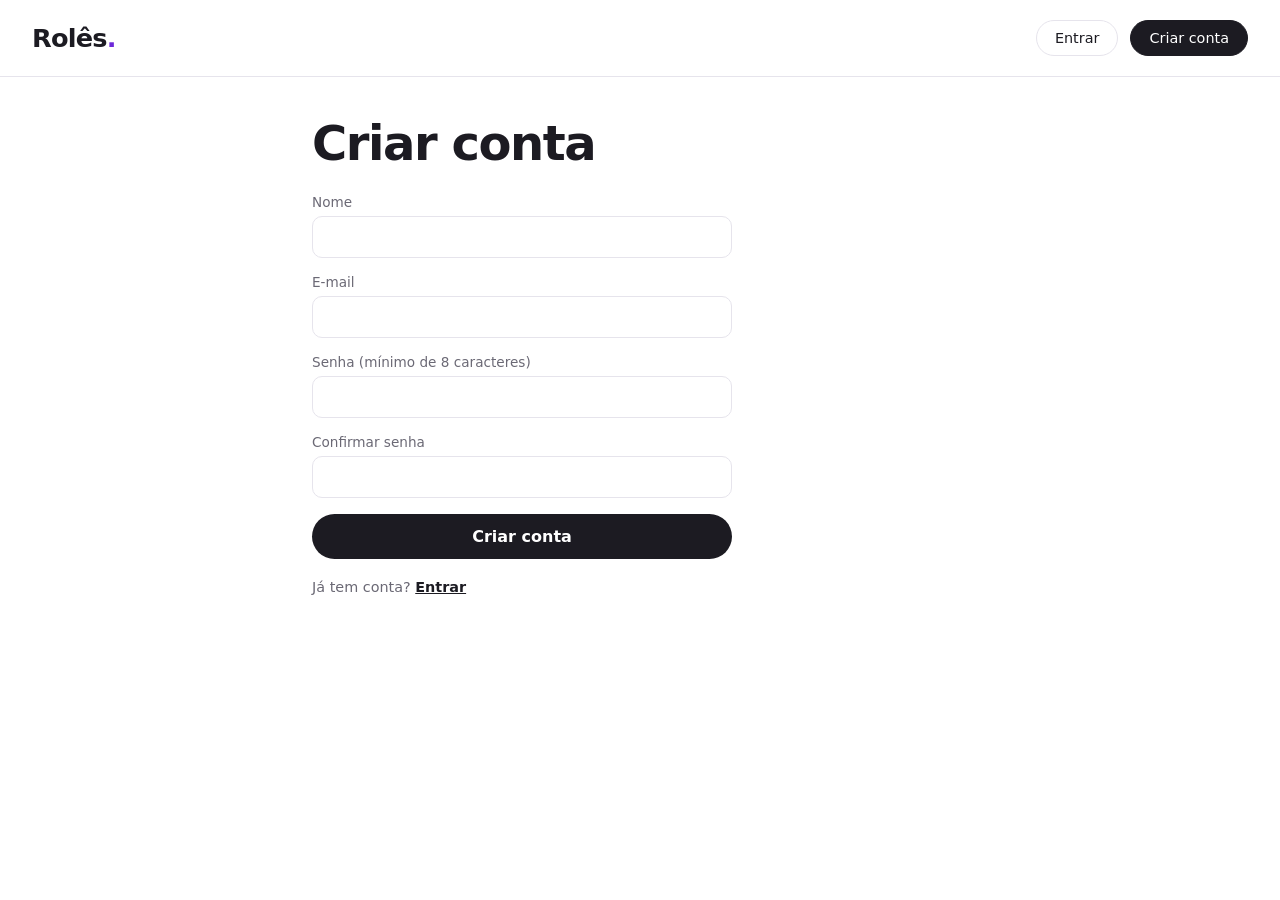
==== Roles.Web/cadastro.html @ ec309425 "Front: login, cadastro, sessão e menu conforme o usuário" ====
<!DOCTYPE html>
<html lang="pt-BR">
<head>
  <meta charset="UTF-8">
  <meta name="viewport" content="width=device-width, initial-scale=1">
  <title>Criar conta · Rolês</title>
  <link rel="stylesheet" href="css/style.css">
  <link rel="stylesheet" href="css/formulario.css">
</head>
<body>
  <header class="topo">
    <a class="logo" href="index.html">Rolês<span class="ponto">.</span></a>
    <nav id="menu" class="menu"></nav>
  </header>

  <main class="conteudo estreito">
    <h1 class="titulo">Criar conta</h1>

    <form id="form-cadastro" class="form-auth" novalidate>
      <label class="campo-form">
        <span>Nome</span>
        <input type="text" name="nome" required minlength="2" maxlength="100" autocomplete="name">
      </label>

      <label class="campo-form">
        <span>E-mail</span>
        <input type="email" name="email" required maxlength="200" autocomplete="email">
      </label>

      <label class="campo-form">
        <span>Senha (mínimo de 8 caracteres)</span>
        <input type="password" name="senha" required minlength="8" maxlength="72" autocomplete="new-password">
      </label>

      <label class="campo-form">
        <span>Confirmar senha</span>
        <input type="password" name="confirmar" required minlength="8" maxlength="72" autocomplete="new-password">
      </label>

      <div id="erros" class="erros" role="alert" hidden></div>

      <button id="botao-cadastrar" class="botao" type="submit">Criar conta</button>

      <p class="alternativa">Já tem conta? <a href="login.html">Entrar</a></p>
    </form>
  </main>

  <script type="module" src="js/menu.js"></script>
  <script type="module" src="js/cadastro.js"></script>
</body>
</html>
---- Roles.Web/css/style.css ----
:root {
  --ink: #1c1b22;
  --muted: #6b6975;
  --accent: #6d28d9;
  --border: #e6e4ec;
  --bg: #ffffff;
}

* {
  box-sizing: border-box;
}

body {
  margin: 0;
  font-family: system-ui, -apple-system, "Segoe UI", sans-serif;
  color: var(--ink);
  background: var(--bg);
}

a {
  color: inherit;
  text-decoration: none;
}

.topo {
  padding: 20px 32px;
  border-bottom: 1px solid var(--border);
}

.logo {
  font-size: 1.6rem;
  font-weight: 700;
  letter-spacing: -0.03em;
}

.ponto {
  color: var(--accent);
}

.conteudo {
  max-width: 1100px;
  margin: 0 auto;
  padding: 40px 32px 80px;
}

.titulo {
  margin: 0 0 24px;
  font-size: clamp(2rem, 4vw, 3rem);
  letter-spacing: -0.03em;
  line-height: 1.1;
}

/* Filtros */
.filtros {
  display: flex;
  flex-wrap: wrap;
  align-items: flex-end;
  gap: 16px 24px;
  margin-bottom: 24px;
}

.campo {
  display: flex;
  flex-direction: column;
  gap: 6px;
  font-size: 0.8rem;
  color: var(--muted);
}

.campo select {
  min-width: 220px;
  padding: 10px 12px;
  font: inherit;
  font-size: 0.95rem;
  color: var(--ink);
  background: var(--bg);
  border: 1px solid var(--border);
  border-radius: 10px;
}

.chips {
  display: flex;
  flex-wrap: wrap;
  gap: 8px;
}

.chip {
  padding: 9px 16px;
  font: inherit;
  font-size: 0.9rem;
  color: var(--ink);
  background: var(--bg);
  border: 1px solid var(--border);
  border-radius: 999px;
  cursor: pointer;
}

.chip:hover {
  border-color: var(--ink);
}

.chip.ativo {
  color: #fff;
  background: var(--ink);
  border-color: var(--ink);
}

.status {
  margin: 0 0 20px;
  font-size: 0.9rem;
  color: var(--muted);
}

/* Cards */
.grade {
  display: grid;
  grid-template-columns: repeat(auto-fill, minmax(260px, 1fr));
  gap: 32px 24px;
  padding: 0;
  margin: 0;
  list-style: none;
}

.capa {
  display: flex;
  align-items: center;
  justify-content: center;
  aspect-ratio: 4 / 3;
  margin-bottom: 12px;
  overflow: hidden;
  background: linear-gradient(135deg, #1c1b22, #4c1d95);
  border-radius: 16px;
}

.capa img {
  width: 100%;
  height: 100%;
  object-fit: cover;
}

.capa-inicial {
  font-size: 3rem;
  font-weight: 700;
  color: rgba(255, 255, 255, 0.85);
}

.card:hover .capa {
  opacity: 0.92;
}

.meta {
  margin: 0 0 4px;
  font-size: 0.8rem;
  color: var(--muted);
}

.card h3 {
  margin: 0 0 4px;
  font-size: 1.1rem;
  letter-spacing: -0.01em;
}

.local {
  margin: 0;
  font-size: 0.9rem;
  color: var(--muted);
}


/* Menu do topo e botão principal */
.topo {
  display: flex;
  align-items: center;
  justify-content: space-between;
}

.nav-link {
  padding: 9px 18px;
  font-size: 0.9rem;
  border: 1px solid var(--border);
  border-radius: 999px;
}

.nav-link:hover {
  border-color: var(--ink);
}

.botao {
  padding: 13px 28px;
  font: inherit;
  font-weight: 600;
  color: #fff;
  background: var(--ink);
  border: 0;
  border-radius: 999px;
  cursor: pointer;
}

.botao:hover {
  background: var(--accent);
}

.botao:disabled {
  opacity: 0.6;
  cursor: wait;
}


/* Menu do topo (muda conforme a sessão) */
.menu {
  display: flex;
  align-items: center;
  gap: 12px;
}

.ola {
  font-size: 0.9rem;
  color: var(--muted);
}

button.nav-link {
  font: inherit;
  font-size: 0.9rem;
  color: var(--ink);
  background: var(--bg);
  cursor: pointer;
}

.nav-link.destaque {
  color: #fff;
  background: var(--ink);
  border-color: var(--ink);
}

.nav-link.destaque:hover {
  background: var(--accent);
  border-color: var(--accent);
}
---- Roles.Web/css/formulario.css ----
.conteudo.estreito {
  max-width: 720px;
}

.voltar {
  display: inline-block;
  margin-bottom: 24px;
  font-size: 0.9rem;
  color: var(--muted);
}

.voltar:hover {
  color: var(--ink);
}

fieldset {
  padding: 0;
  margin: 0 0 32px;
  border: 0;
}

legend {
  padding: 0 0 12px;
  margin-bottom: 16px;
  width: 100%;
  font-size: 0.8rem;
  font-weight: 600;
  letter-spacing: 0.06em;
  text-transform: uppercase;
  color: var(--muted);
  border-bottom: 1px solid var(--border);
}

.campo-form {
  display: flex;
  flex: 1;
  flex-direction: column;
  gap: 6px;
  margin-bottom: 16px;
  font-size: 0.85rem;
  color: var(--muted);
}

.campo-form.curto {
  flex: 0 0 100px;
}

.campo-form input,
.campo-form textarea {
  padding: 11px 12px;
  font: inherit;
  font-size: 0.95rem;
  color: var(--ink);
  background: var(--bg);
  border: 1px solid var(--border);
  border-radius: 10px;
}

.campo-form textarea {
  resize: vertical;
}

.campo-form input:focus,
.campo-form textarea:focus {
  outline: 2px solid var(--accent);
  outline-offset: 1px;
  border-color: transparent;
}

.linha {
  display: flex;
  gap: 16px;
}

.erros {
  padding: 14px 18px;
  margin-bottom: 20px;
  font-size: 0.9rem;
  color: #991b1b;
  background: #fef2f2;
  border: 1px solid #fecaca;
  border-radius: 10px;
}

.erros ul {
  padding-left: 18px;
  margin: 0;
}

@media (max-width: 600px) {
  .linha {
    flex-direction: column;
    gap: 0;
  }

  .campo-form.curto {
    flex: 1;
  }
}


/* Linhas de ingresso */
.ingresso-linha {
  display: grid;
  grid-template-columns: 2fr 1fr 1fr 1fr auto;
  gap: 12px;
  align-items: end;
  padding: 14px 14px 0;
  margin-bottom: 12px;
  border: 1px solid var(--border);
  border-radius: 12px;
}

.ingresso-linha .campo-form {
  margin-bottom: 14px;
}

.ingresso-linha select {
  padding: 11px 12px;
  font: inherit;
  font-size: 0.95rem;
  color: var(--ink);
  background: var(--bg);
  border: 1px solid var(--border);
  border-radius: 10px;
}

.ingresso-linha input:disabled {
  background: #f6f5f8;
}

.remover {
  align-self: end;
  width: 40px;
  height: 40px;
  margin-bottom: 14px;
  font-size: 1.3rem;
  line-height: 1;
  color: var(--muted);
  background: var(--bg);
  border: 1px solid var(--border);
  border-radius: 10px;
  cursor: pointer;
}

.remover:hover {
  color: #991b1b;
  border-color: #fecaca;
}

.botao-secundario {
  padding: 10px 18px;
  font: inherit;
  font-size: 0.9rem;
  color: var(--ink);
  background: var(--bg);
  border: 1px solid var(--border);
  border-radius: 999px;
  cursor: pointer;
}

.botao-secundario:hover {
  border-color: var(--ink);
}

.aviso {
  padding: 14px 18px;
  margin-bottom: 20px;
  font-size: 0.9rem;
  color: #854d0e;
  background: #fefce8;
  border: 1px solid #fde68a;
  border-radius: 10px;
}

.aviso p {
  margin: 0 0 8px;
}

.aviso ul {
  padding-left: 18px;
  margin: 0 0 8px;
}

.aviso a {
  font-weight: 600;
  text-decoration: underline;
}

@media (max-width: 600px) {
  .ingresso-linha {
    grid-template-columns: 1fr 1fr;
  }

  .ingresso-linha .campo-form:first-child {
    grid-column: 1 / -1;
  }

  .remover {
    grid-column: 1 / -1;
    width: 100%;
  }
}


/* Telas de login e cadastro */
.form-auth {
  max-width: 420px;
}

.form-auth .botao {
  width: 100%;
}

.alternativa {
  margin-top: 20px;
  font-size: 0.9rem;
  color: var(--muted);
}

.alternativa a {
  font-weight: 600;
  color: var(--ink);
  text-decoration: underline;
}
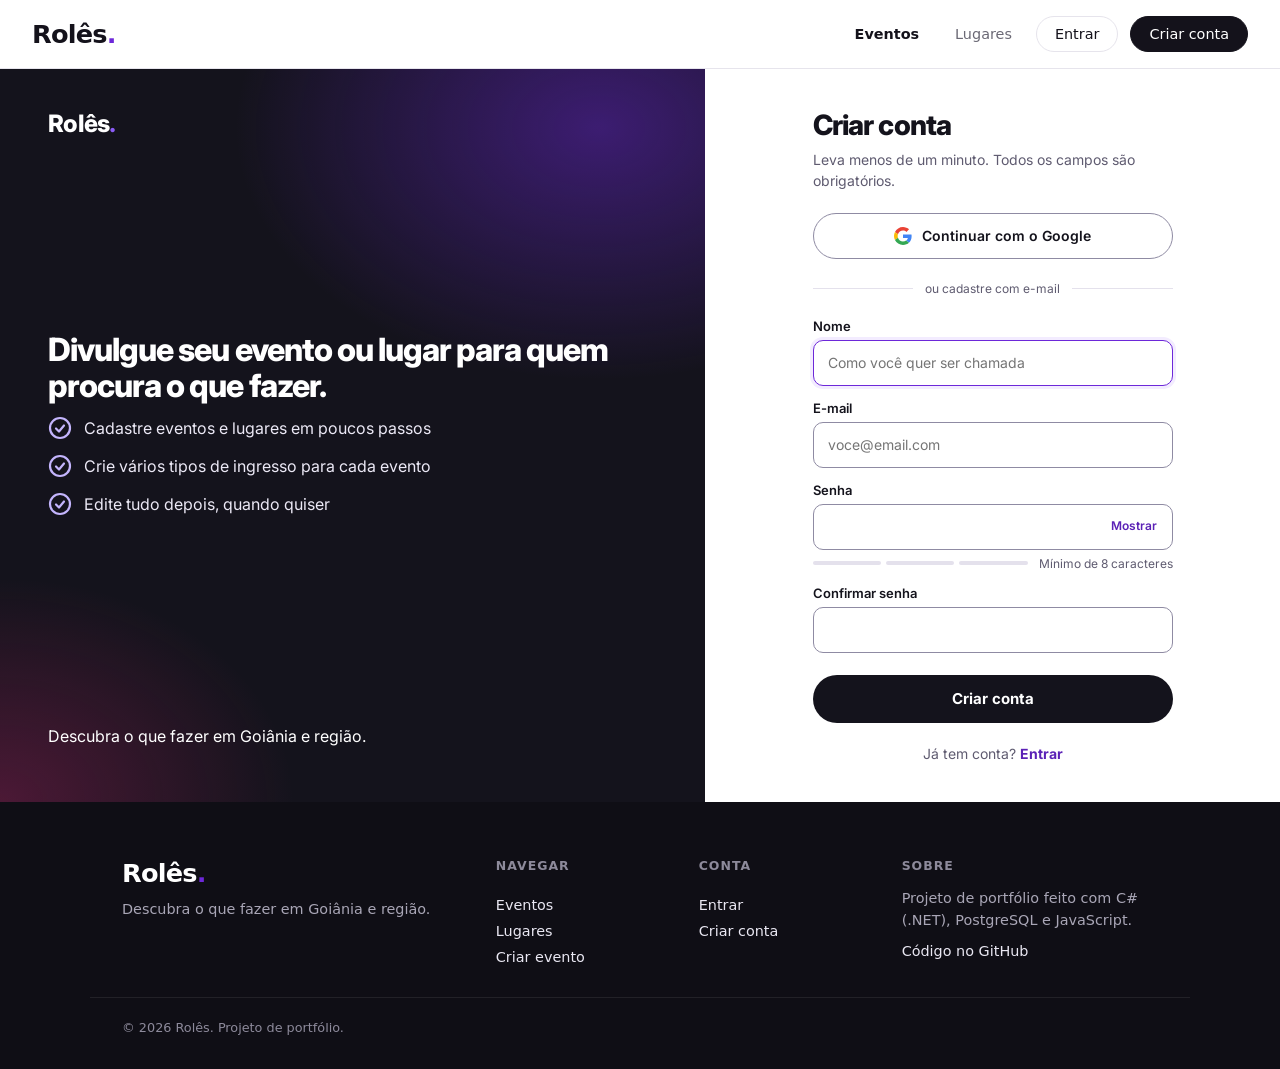
==== commit 76577634: "Nova tela de conta, login e cadastro redesenhados; remove arquivos sem uso" ====
--- a/Roles.Web/cadastro.html
+++ b/Roles.Web/cadastro.html
@@ -4,8 +4,10 @@
   <meta charset="UTF-8">
   <meta name="viewport" content="width=device-width, initial-scale=1">
   <title>Criar conta · Rolês</title>
+  <link rel="stylesheet" href="https://fonts.googleapis.com/css2?family=Inter:wght@400;500;600;700;800&display=swap">
   <link rel="stylesheet" href="css/style.css">
   <link rel="stylesheet" href="css/formulario.css">
+  <link rel="stylesheet" href="css/auth.css">
 </head>
 <body>
   <header class="topo">
@@ -13,36 +15,90 @@
     <nav id="menu" class="menu"></nav>
   </header>
 
-  <main class="conteudo estreito">
-    <h1 class="titulo">Criar conta</h1>
+  <main class="auth-pagina">
+    <aside class="auth-painel">
+      <a class="auth-logo" href="index.html">Rolês<span>.</span></a>
 
-    <form id="form-cadastro" class="form-auth" novalidate>
-      <label class="campo-form">
-        <span>Nome</span>
-        <input type="text" name="nome" required minlength="2" maxlength="100" autocomplete="name">
-      </label>
+      <div class="auth-painel-texto">
+        <p class="auth-destaque">Divulgue seu evento ou lugar para quem procura o que fazer.</p>
+        <ul class="auth-lista">
+          <li>
+            <svg viewBox="0 0 24 24" fill="none" stroke="currentColor" stroke-width="2.2" stroke-linecap="round" stroke-linejoin="round" aria-hidden="true"><circle cx="12" cy="12" r="10"/><path d="M8 12.5l3 3 5-6"/></svg>
+            Cadastre eventos e lugares em poucos passos
+          </li>
+          <li>
+            <svg viewBox="0 0 24 24" fill="none" stroke="currentColor" stroke-width="2.2" stroke-linecap="round" stroke-linejoin="round" aria-hidden="true"><circle cx="12" cy="12" r="10"/><path d="M8 12.5l3 3 5-6"/></svg>
+            Crie vários tipos de ingresso para cada evento
+          </li>
+          <li>
+            <svg viewBox="0 0 24 24" fill="none" stroke="currentColor" stroke-width="2.2" stroke-linecap="round" stroke-linejoin="round" aria-hidden="true"><circle cx="12" cy="12" r="10"/><path d="M8 12.5l3 3 5-6"/></svg>
+            Edite tudo depois, quando quiser
+          </li>
+        </ul>
+      </div>
 
-      <label class="campo-form">
-        <span>E-mail</span>
-        <input type="email" name="email" required maxlength="200" autocomplete="email">
-      </label>
+      <p class="auth-painel-nota">Descubra o que fazer em Goiânia e região.</p>
+    </aside>
 
-      <label class="campo-form">
-        <span>Senha (mínimo de 8 caracteres)</span>
-        <input type="password" name="senha" required minlength="8" maxlength="72" autocomplete="new-password">
-      </label>
+    <section class="auth-area">
+      <div class="auth-bloco">
+        <div class="auth-cab">
+          <h1>Criar conta</h1>
+          <p>Leva menos de um minuto. Todos os campos são obrigatórios.</p>
+        </div>
 
-      <label class="campo-form">
-        <span>Confirmar senha</span>
-        <input type="password" name="confirmar" required minlength="8" maxlength="72" autocomplete="new-password">
-      </label>
+        <button id="botao-google" class="auth-google" type="button">
+          <svg viewBox="0 0 48 48" aria-hidden="true">
+            <path fill="#EA4335" d="M24 9.5c3.54 0 6.71 1.22 9.21 3.6l6.85-6.85C35.9 2.38 30.47 0 24 0 14.62 0 6.51 5.38 2.56 13.22l7.98 6.19C12.43 13.72 17.74 9.5 24 9.5z"/>
+            <path fill="#4285F4" d="M46.98 24.55c0-1.57-.15-3.09-.38-4.55H24v9.02h12.94c-.58 2.96-2.26 5.48-4.78 7.18l7.73 6c4.51-4.18 7.09-10.36 7.09-17.65z"/>
+            <path fill="#FBBC05" d="M10.53 28.59c-.48-1.45-.76-2.99-.76-4.59s.27-3.14.76-4.59l-7.98-6.19C.92 16.46 0 20.12 0 24c0 3.88.92 7.54 2.56 10.78l7.97-6.19z"/>
+            <path fill="#34A853" d="M24 48c6.48 0 11.93-2.13 15.89-5.81l-7.73-6c-2.15 1.45-4.92 2.3-8.16 2.3-6.26 0-11.57-4.22-13.47-9.91l-7.98 6.19C6.51 42.62 14.62 48 24 48z"/>
+          </svg>
+          Continuar com o Google
+        </button>
 
-      <div id="erros" class="erros" role="alert" hidden></div>
+        <div class="auth-divisor">ou cadastre com e-mail</div>
 
-      <button id="botao-cadastrar" class="botao" type="submit">Criar conta</button>
+        <form id="form-cadastro" class="auth-form" novalidate>
+          <div class="auth-campos">
+            <div class="auth-campo">
+              <label for="nome">Nome</label>
+              <input id="nome" type="text" name="nome" required minlength="2" maxlength="100" autocomplete="name" placeholder="Como você quer ser chamada" autofocus>
+            </div>
 
-      <p class="alternativa">Já tem conta? <a href="login.html">Entrar</a></p>
-    </form>
+            <div class="auth-campo">
+              <label for="email">E-mail</label>
+              <input id="email" type="email" name="email" required maxlength="200" autocomplete="email" placeholder="voce@email.com">
+            </div>
+
+            <div class="auth-campo">
+              <label for="senha">Senha</label>
+              <div class="auth-senha">
+                <input id="senha" type="password" name="senha" required minlength="8" maxlength="72" autocomplete="new-password">
+                <button id="mostrar-senha" class="auth-mostrar" type="button" aria-label="Mostrar senhas">Mostrar</button>
+              </div>
+              <div class="auth-forca" aria-hidden="true">
+                <span id="forca-1"></span>
+                <span id="forca-2"></span>
+                <span id="forca-3"></span>
+                <small id="forca-texto">Mínimo de 8 caracteres</small>
+              </div>
+            </div>
+
+            <div class="auth-campo">
+              <label for="confirmar">Confirmar senha</label>
+              <input id="confirmar" type="password" name="confirmar" required minlength="8" maxlength="72" autocomplete="new-password">
+            </div>
+          </div>
+
+          <div id="erros" class="erros" role="alert" hidden></div>
+
+          <button id="botao-cadastrar" class="botao botao-auth" type="submit">Criar conta</button>
+        </form>
+
+        <p class="auth-troca">Já tem conta? <a href="login.html">Entrar</a></p>
+      </div>
+    </section>
   </main>
 
   <script type="module" src="js/menu.js"></script>
--- a/Roles.Web/css/style.css
+++ b/Roles.Web/css/style.css
@@ -1,20 +1,34 @@
 :root {
-  --ink: #1c1b22;
+  --ink: #14121b;
   --muted: #6b6975;
   --accent: #6d28d9;
   --border: #e6e4ec;
   --bg: #ffffff;
+  --surface: #f7f6fb;
 }
 
 * {
   box-sizing: border-box;
 }
 
+html {
+  scroll-behavior: smooth;
+}
+
+/* O rodapé fica sempre embaixo, mesmo em páginas curtas */
 body {
+  min-height: 100vh;
+  display: flex;
+  flex-direction: column;
   margin: 0;
   font-family: system-ui, -apple-system, "Segoe UI", sans-serif;
   color: var(--ink);
   background: var(--bg);
+}
+
+body > main {
+  flex: 1;
+  width: 100%;
 }
 
 a {
@@ -22,8 +36,22 @@
   text-decoration: none;
 }
 
+:focus-visible {
+  outline: 2px solid var(--accent);
+  outline-offset: 2px;
+}
+
+/* Header fixo, translúcido */
+
 .topo {
-  padding: 20px 32px;
+  position: sticky;
+  top: 0;
+  z-index: 20;
+  display: flex;
+  align-items: center;
+  justify-content: space-between;
+  padding: 16px 32px;
+  background: #fff;
   border-bottom: 1px solid var(--border);
 }
 
@@ -38,6 +66,8 @@
 }
 
 .conteudo {
+  width: 100%;
+  flex: 1;
   max-width: 1100px;
   margin: 0 auto;
   padding: 40px 32px 80px;
@@ -93,6 +123,7 @@
   border: 1px solid var(--border);
   border-radius: 999px;
   cursor: pointer;
+  transition: border-color 0.15s, background 0.15s;
 }
 
 .chip:hover {
@@ -111,7 +142,7 @@
   color: var(--muted);
 }
 
-/* Cards */
+/* Capa usada na tela de detalhe */
 .grade {
   display: grid;
   grid-template-columns: repeat(auto-fill, minmax(260px, 1fr));
@@ -144,34 +175,28 @@
   color: rgba(255, 255, 255, 0.85);
 }
 
-.card:hover .capa {
-  opacity: 0.92;
-}
-
 .meta {
   margin: 0 0 4px;
   font-size: 0.8rem;
   color: var(--muted);
 }
 
-.card h3 {
-  margin: 0 0 4px;
-  font-size: 1.1rem;
-  letter-spacing: -0.01em;
-}
-
 .local {
   margin: 0;
   font-size: 0.9rem;
   color: var(--muted);
 }
 
-
-/* Menu do topo e botão principal */
-.topo {
-  display: flex;
-  align-items: center;
-  justify-content: space-between;
+/* Menu do topo (muda conforme a sessão) */
+.menu {
+  display: flex;
+  align-items: center;
+  gap: 12px;
+}
+
+.ola {
+  font-size: 0.9rem;
+  color: var(--muted);
 }
 
 .nav-link {
@@ -179,43 +204,11 @@
   font-size: 0.9rem;
   border: 1px solid var(--border);
   border-radius: 999px;
+  transition: border-color 0.15s;
 }
 
 .nav-link:hover {
   border-color: var(--ink);
-}
-
-.botao {
-  padding: 13px 28px;
-  font: inherit;
-  font-weight: 600;
-  color: #fff;
-  background: var(--ink);
-  border: 0;
-  border-radius: 999px;
-  cursor: pointer;
-}
-
-.botao:hover {
-  background: var(--accent);
-}
-
-.botao:disabled {
-  opacity: 0.6;
-  cursor: wait;
-}
-
-
-/* Menu do topo (muda conforme a sessão) */
-.menu {
-  display: flex;
-  align-items: center;
-  gap: 12px;
-}
-
-.ola {
-  font-size: 0.9rem;
-  color: var(--muted);
 }
 
 button.nav-link {
@@ -235,4 +228,340 @@
 .nav-link.destaque:hover {
   background: var(--accent);
   border-color: var(--accent);
+}
+
+.nav-texto {
+  padding: 9px 12px;
+  font-size: 0.9rem;
+  color: var(--muted);
+}
+
+.nav-texto:hover {
+  color: var(--ink);
+}
+
+/* Bolinha de perfil e menu (usados pelo menu.js) */
+.perfil {
+  position: relative;
+}
+
+.perfil-botao {
+  display: flex;
+  align-items: center;
+  gap: 6px;
+  padding: 3px 10px 3px 3px;
+  font: inherit;
+  color: var(--ink);
+  background: var(--bg);
+  border: 1px solid var(--border);
+  border-radius: 999px;
+  cursor: pointer;
+  transition: border-color 0.15s;
+}
+
+.perfil-botao:hover {
+  border-color: var(--ink);
+}
+
+.avatar {
+  display: flex;
+  align-items: center;
+  justify-content: center;
+  width: 30px;
+  height: 30px;
+  font-size: 0.85rem;
+  font-weight: 600;
+  color: #fff;
+  background: var(--ink);
+  border-radius: 50%;
+}
+
+.perfil-menu {
+  position: absolute;
+  top: calc(100% + 10px);
+  right: 0;
+  z-index: 30;
+  width: 240px;
+  padding: 6px;
+  background: #fff;
+  border: 1px solid var(--border);
+  border-radius: 12px;
+  box-shadow: 0 18px 40px -18px rgba(20, 18, 27, 0.35);
+}
+
+.perfil-menu[hidden] {
+  display: none;
+}
+
+.perfil-cab {
+  padding: 10px 10px 12px;
+  margin-bottom: 4px;
+  border-bottom: 1px solid var(--border);
+}
+
+.perfil-cab strong {
+  display: block;
+  font-size: 0.9rem;
+}
+
+.perfil-cab span {
+  font-size: 0.78rem;
+  color: var(--muted);
+}
+
+.perfil-item {
+  display: flex;
+  align-items: center;
+  gap: 10px;
+  width: 100%;
+  padding: 9px 10px;
+  font: inherit;
+  font-size: 0.9rem;
+  color: var(--ink);
+  text-align: left;
+  background: none;
+  border: 0;
+  border-radius: 8px;
+  cursor: pointer;
+}
+
+.perfil-item:hover {
+  background: var(--surface);
+}
+
+.perfil-item svg {
+  flex: none;
+  width: 16px;
+  height: 16px;
+  color: var(--muted);
+}
+
+.perfil-sep {
+  height: 1px;
+  margin: 4px 0;
+  background: var(--border);
+}
+
+.perfil-item.sair,
+.perfil-item.sair svg {
+  color: #b42318;
+}
+
+/* Botão principal */
+.botao {
+  display: inline-block;
+  padding: 13px 28px;
+  font: inherit;
+  font-weight: 600;
+  color: #fff;
+  text-align: center;
+  background: var(--ink);
+  border: 0;
+  border-radius: 999px;
+  cursor: pointer;
+  transition: background 0.15s;
+}
+
+.botao:hover {
+  background: var(--accent);
+}
+
+.botao:disabled {
+  opacity: 0.6;
+  cursor: wait;
+}
+
+/* Rodapé (montado pelo menu.js em todas as páginas) */
+.rodape {
+  color: #a9a6b6;
+  background: #0f0e15;
+}
+
+.rodape .logo {
+  color: #fff;
+}
+
+.rodape-conteudo {
+  display: grid;
+  grid-template-columns: 2fr 1fr 1fr 1.5fr;
+  gap: 32px;
+  max-width: 1100px;
+  margin: 0 auto;
+  padding: 56px 32px 32px;
+}
+
+.rodape h4 {
+  margin: 0 0 14px;
+  font-size: 0.78rem;
+  letter-spacing: 0.08em;
+  text-transform: uppercase;
+  color: #8d8a9b;
+}
+
+.rodape p {
+  margin: 10px 0 0;
+  font-size: 0.9rem;
+  line-height: 1.55;
+  color: #a9a6b6;
+}
+
+.rodape-links {
+  display: flex;
+  flex-direction: column;
+  align-items: flex-start;
+  gap: 10px;
+}
+
+.rodape-links a,
+.rodape-sobre a,
+.rodape-sair {
+  font-size: 0.9rem;
+  color: #e9e7f2;
+  transition: color 0.15s;
+}
+
+.rodape-links a:hover,
+.rodape-sobre a:hover,
+.rodape-sair:hover {
+  color: #c4b5fd;
+}
+
+.rodape-sair {
+  padding: 0;
+  font: inherit;
+  font-size: 0.9rem;
+  background: none;
+  border: 0;
+  cursor: pointer;
+}
+
+.rodape-sobre a {
+  display: inline-block;
+  margin-top: 12px;
+}
+
+.rodape .rodape-direitos {
+  max-width: 1100px;
+  margin: 0 auto;
+  padding: 20px 32px 32px;
+  font-size: 0.8rem;
+  color: #8d8a9b;
+  border-top: 1px solid rgba(255, 255, 255, 0.08);
+}
+
+/* Telas menores */
+@media (max-width: 800px) {
+  .rodape-conteudo {
+    grid-template-columns: 1fr 1fr;
+  }
+}
+
+@media (max-width: 640px) {
+  .topo {
+    padding: 12px 16px;
+  }
+
+  .conteudo {
+    padding: 28px 16px 64px;
+  }
+
+  .menu {
+    gap: 8px;
+  }
+
+  .ola,
+  .nav-texto {
+    display: none;
+  }
+
+  .rodape-conteudo,
+  .rodape .rodape-direitos {
+    padding-left: 16px;
+    padding-right: 16px;
+  }
+}
+
+@media (max-width: 520px) {
+  .rodape-conteudo {
+    grid-template-columns: 1fr;
+  }
+}
+
+/* Seletor de cidade */
+.cidade {
+  position: relative;
+}
+
+.cidade-botao {
+  display: flex;
+  align-items: center;
+  gap: 6px;
+  padding: 0 0 12px;
+  font: inherit;
+  font-size: 0.9rem;
+  color: var(--muted);
+  background: none;
+  border: 0;
+  cursor: pointer;
+  transition: color 0.15s;
+}
+
+.cidade-botao:hover {
+  color: var(--ink);
+}
+
+.cidade-botao:focus-visible {
+  border-radius: 6px;
+  outline-offset: 4px;
+}
+
+.cidade-botao svg {
+  width: 14px;
+  height: 14px;
+}
+
+.cidade-lista {
+  position: absolute;
+  top: calc(100% + 6px);
+  right: 0;
+  z-index: 15;
+  min-width: 230px;
+  margin: 0;
+  padding: 6px;
+  list-style: none;
+  background: #fff;
+  border: 1px solid var(--border);
+  border-radius: 12px;
+  box-shadow: 0 18px 40px -18px rgba(20, 18, 27, 0.35);
+}
+
+.cidade-lista[hidden] {
+  display: none;
+}
+
+.cidade-op {
+  padding: 9px 12px;
+  font-size: 0.9rem;
+  color: var(--ink);
+  border-radius: 8px;
+  cursor: pointer;
+}
+
+.cidade-op:hover {
+  background: var(--surface);
+}
+
+.cidade-op.ativo {
+  font-weight: 600;
+}
+
+@media (max-width: 640px) {
+  .so-desktop {
+    display: none;
+  }
+}
+
+.nav-texto.ativo {
+  font-weight: 600;
+  color: var(--ink);
 }
--- a/Roles.Web/css/formulario.css
+++ b/Roles.Web/css/formulario.css
@@ -222,4 +222,112 @@
   font-weight: 600;
   color: var(--ink);
   text-decoration: underline;
+}
+
+
+/* Botão e resultado de cada ingresso (modo edição) */
+.ingresso-acoes {
+  display: flex;
+  align-items: center;
+  gap: 12px;
+  flex-basis: 100%;
+  grid-column: 1 / -1;
+}
+
+.ing-msg {
+  font-size: 0.85rem;
+  color: var(--muted);
+}
+
+
+/* Seletores e dica */
+.campo-form select {
+  padding: 11px 12px;
+  font: inherit;
+  font-size: 0.95rem;
+  color: var(--ink);
+  background: var(--bg);
+  border: 1px solid var(--border);
+  border-radius: 10px;
+}
+
+.campo-form select:focus {
+  outline: 2px solid var(--accent);
+  outline-offset: 1px;
+  border-color: transparent;
+}
+
+.dica {
+  margin: 12px 0 0;
+  font-size: 0.8rem;
+  color: var(--muted);
+}
+
+/* Horários do lugar */
+.horario-cab,
+.horario-linha {
+  display: grid;
+  grid-template-columns: 130px 1fr 1fr 100px;
+  gap: 12px;
+  align-items: center;
+}
+
+.horario-cab {
+  padding-bottom: 6px;
+  font-size: 0.8rem;
+  color: var(--muted);
+}
+
+.horario-linha {
+  padding: 10px 0;
+  border-bottom: 1px solid var(--border);
+}
+
+.horario-dia {
+  font-size: 0.9rem;
+  font-weight: 600;
+}
+
+.horario-linha input[type="time"] {
+  width: 100%;
+  padding: 9px 10px;
+  font: inherit;
+  font-size: 0.9rem;
+  color: var(--ink);
+  background: var(--bg);
+  border: 1px solid var(--border);
+  border-radius: 10px;
+}
+
+.horario-linha input[type="time"]:disabled {
+  background: #f6f5f8;
+  opacity: 0.6;
+}
+
+.fechado-opcao {
+  display: flex;
+  align-items: center;
+  gap: 6px;
+  font-size: 0.85rem;
+  color: var(--muted);
+  white-space: nowrap;
+}
+
+#copiar-horario {
+  margin-top: 16px;
+}
+
+@media (max-width: 600px) {
+  .horario-cab {
+    display: none;
+  }
+
+  .horario-linha {
+    grid-template-columns: 1fr 1fr;
+  }
+
+  .horario-dia,
+  .fechado-opcao {
+    grid-column: 1 / -1;
+  }
 }
--- a/Roles.Web/css/auth.css
+++ b/Roles.Web/css/auth.css
@@ -0,0 +1,377 @@
+/* Telas de login e cadastro (login.html e cadastro.html).
+   Só define classes que começam com "auth-", então o resto do site não muda.
+   O cabeçalho e o rodapé continuam os do site; a fonte Inter vale só na área da tela. */
+
+.auth-pagina {
+  --auth-borda: #8f8ba3;
+  --auth-muted: #5f5b70;
+  display: grid;
+  grid-template-columns: 65fr 53fr;
+  min-height: 600px;
+  font-family: "Inter", system-ui, -apple-system, "Segoe UI", sans-serif;
+}
+
+/* Painel escuro da esquerda: logo em cima, texto no meio, card embaixo */
+.auth-painel {
+  display: flex;
+  flex-direction: column;
+  justify-content: space-between;
+  gap: 32px;
+  padding: 40px 48px;
+  color: #fff;
+  background:
+    radial-gradient(520px 360px at 85% 8%, rgba(109, 40, 217, 0.45), transparent 70%),
+    radial-gradient(420px 320px at 0% 100%, rgba(219, 39, 119, 0.28), transparent 70%),
+    #14131c;
+}
+
+.auth-logo {
+  align-self: flex-start;
+  font-size: 1.5rem;
+  font-weight: 800;
+  letter-spacing: -0.03em;
+  color: #fff;
+}
+
+.auth-logo span {
+  color: #8b5cf6;
+}
+
+.auth-painel-texto {
+  display: flex;
+  flex-direction: column;
+  gap: 12px;
+}
+
+.auth-destaque {
+  margin: 0;
+  font-size: 2rem;
+  font-weight: 800;
+  line-height: 1.12;
+  letter-spacing: -0.03em;
+}
+
+.auth-apoio {
+  max-width: 380px;
+  margin: 0;
+  font-size: 1rem;
+  line-height: 1.5;
+  color: #d4d0e2;
+}
+
+.auth-lista {
+  display: flex;
+  flex-direction: column;
+  gap: 14px;
+  margin: 0;
+  padding: 0;
+  list-style: none;
+}
+
+.auth-lista li {
+  display: flex;
+  align-items: center;
+  gap: 12px;
+  font-size: 1rem;
+  color: #ece9f6;
+}
+
+.auth-lista svg {
+  flex: none;
+  width: 24px;
+  height: 24px;
+  color: #c4b5fd;
+}
+
+/* Card de exemplo (só decoração) */
+.auth-card {
+  width: 260px;
+  overflow: hidden;
+  color: #14131c;
+  background: #fff;
+  border-radius: 14px;
+  box-shadow: 0 24px 48px -24px rgba(0, 0, 0, 0.6);
+}
+
+.auth-card-capa {
+  position: relative;
+  height: 100px;
+  background: linear-gradient(135deg, #6d28d9, #db2777);
+}
+
+.auth-card-data {
+  position: absolute;
+  top: 10px;
+  left: 10px;
+  padding: 5px 8px;
+  text-align: center;
+  line-height: 1;
+  background: #fff;
+  border-radius: 8px;
+}
+
+.auth-card-data strong {
+  display: block;
+  font-size: 1rem;
+  font-weight: 800;
+}
+
+.auth-card-data small {
+  font-size: 0.5625rem;
+  font-weight: 700;
+  letter-spacing: 0.08em;
+  color: var(--auth-muted);
+}
+
+.auth-card-corpo {
+  display: flex;
+  flex-direction: column;
+  gap: 3px;
+  padding: 12px 14px 14px;
+}
+
+.auth-card-tag {
+  font-size: 0.6875rem;
+  font-weight: 700;
+  color: #6d28d9;
+}
+
+.auth-card-nome {
+  font-size: 1rem;
+  font-weight: 800;
+}
+
+.auth-card-local {
+  font-size: 0.75rem;
+  color: var(--auth-muted);
+}
+
+/* Área do formulário */
+.auth-area {
+  display: flex;
+  align-items: center;
+  justify-content: center;
+  padding: 40px;
+  color: #14131c;
+  background: #fff;
+}
+
+.auth-bloco {
+  display: flex;
+  flex-direction: column;
+  gap: 22px;
+  width: 100%;
+  max-width: 360px;
+}
+
+.auth-cab {
+  display: flex;
+  flex-direction: column;
+  gap: 6px;
+}
+
+.auth-cab h1 {
+  margin: 0;
+  font-size: 1.75rem;
+  font-weight: 800;
+  line-height: 1.2;
+  letter-spacing: -0.03em;
+}
+
+.auth-cab p {
+  margin: 0;
+  font-size: 0.875rem;
+  line-height: 1.5;
+  color: var(--auth-muted);
+}
+
+/* Botão do Google e divisor */
+.auth-google {
+  display: flex;
+  align-items: center;
+  justify-content: center;
+  gap: 10px;
+  height: 46px;
+  padding: 0 16px;
+  font: inherit;
+  font-size: 0.875rem;
+  font-weight: 600;
+  color: #14131c;
+  background: #fff;
+  border: 1px solid var(--auth-borda);
+  border-radius: 999px;
+  cursor: pointer;
+  transition: background 0.15s;
+}
+
+.auth-google:hover {
+  background: var(--surface);
+}
+
+.auth-google svg {
+  flex: none;
+  width: 18px;
+  height: 18px;
+}
+
+.auth-divisor {
+  display: flex;
+  align-items: center;
+  gap: 12px;
+  font-size: 0.75rem;
+  color: var(--auth-muted);
+}
+
+.auth-divisor::before,
+.auth-divisor::after {
+  content: "";
+  flex: 1;
+  height: 1px;
+  background: #e4e1ec;
+}
+
+/* Formulário */
+.auth-form {
+  display: flex;
+  flex-direction: column;
+  gap: 22px;
+}
+
+.auth-form .erros {
+  margin: 0;
+}
+
+.auth-campos {
+  display: flex;
+  flex-direction: column;
+  gap: 14px;
+}
+
+.auth-campo {
+  display: flex;
+  flex-direction: column;
+  gap: 6px;
+}
+
+.auth-campo label {
+  font-size: 0.8125rem;
+  font-weight: 600;
+  color: #14131c;
+}
+
+.auth-campo input {
+  width: 100%;
+  height: 46px;
+  padding: 0 14px;
+  font: inherit;
+  font-size: 0.875rem;
+  color: #14131c;
+  background: #fff;
+  border: 1px solid var(--auth-borda);
+  border-radius: 10px;
+}
+
+.auth-campo input:focus {
+  outline: none;
+  border-color: #6d28d9;
+  box-shadow: 0 0 0 3px #f3ecff;
+}
+
+/* Senha com botão Mostrar / Ocultar */
+.auth-senha {
+  position: relative;
+}
+
+.auth-senha input {
+  padding-right: 76px;
+}
+
+.auth-mostrar {
+  position: absolute;
+  top: 5px;
+  right: 6px;
+  height: 34px;
+  padding: 0 10px;
+  font: inherit;
+  font-size: 0.75rem;
+  font-weight: 600;
+  color: #5b21b6;
+  background: none;
+  border: 0;
+  border-radius: 8px;
+  cursor: pointer;
+}
+
+.auth-mostrar:hover {
+  background: var(--surface);
+}
+
+/* Indicador de força da senha (usado no cadastro) */
+.auth-forca {
+  display: flex;
+  align-items: center;
+  gap: 5px;
+}
+
+.auth-forca span {
+  flex: 1;
+  height: 4px;
+  background: #e4e1ec;
+  border-radius: 2px;
+}
+
+.auth-forca span.on {
+  background: #6d28d9;
+}
+
+.auth-forca small {
+  flex: none;
+  margin-left: 6px;
+  font-size: 0.75rem;
+  color: var(--auth-muted);
+}
+
+.botao-auth {
+  width: 100%;
+  height: 48px;
+  padding: 0 24px;
+  font-size: 0.9375rem;
+  font-weight: 700;
+  background: #14131c;
+}
+
+.botao-auth:hover {
+  background: #6d28d9;
+}
+
+.auth-troca {
+  margin: 0;
+  font-size: 0.875rem;
+  color: var(--auth-muted);
+  text-align: center;
+}
+
+.auth-troca a {
+  font-weight: 700;
+  color: #5b21b6;
+}
+
+.auth-troca a:hover {
+  color: #14131c;
+}
+
+/* Telas menores: some o painel e fica só o formulário */
+@media (max-width: 900px) {
+  .auth-pagina {
+    grid-template-columns: minmax(0, 1fr);
+    min-height: 0;
+  }
+
+  .auth-painel {
+    display: none;
+  }
+
+  .auth-area {
+    padding: 32px 16px 48px;
+  }
+}
